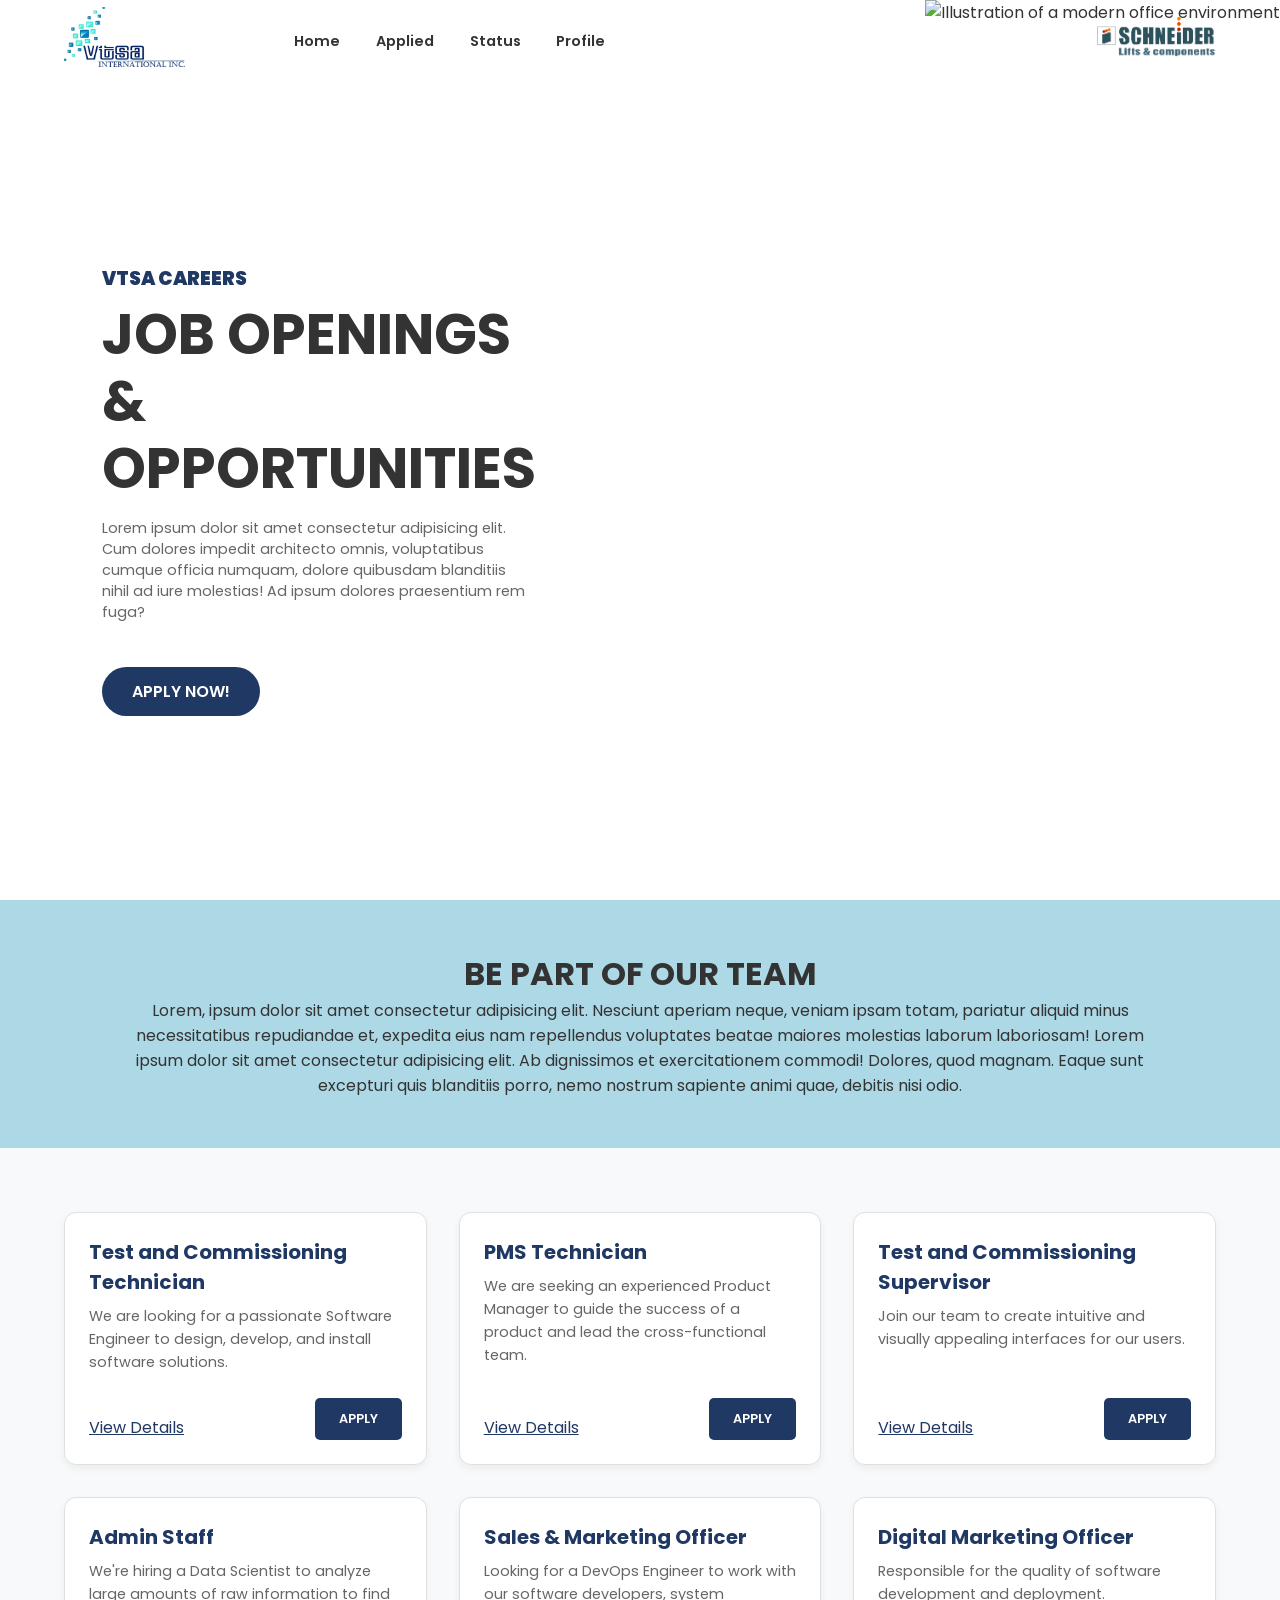
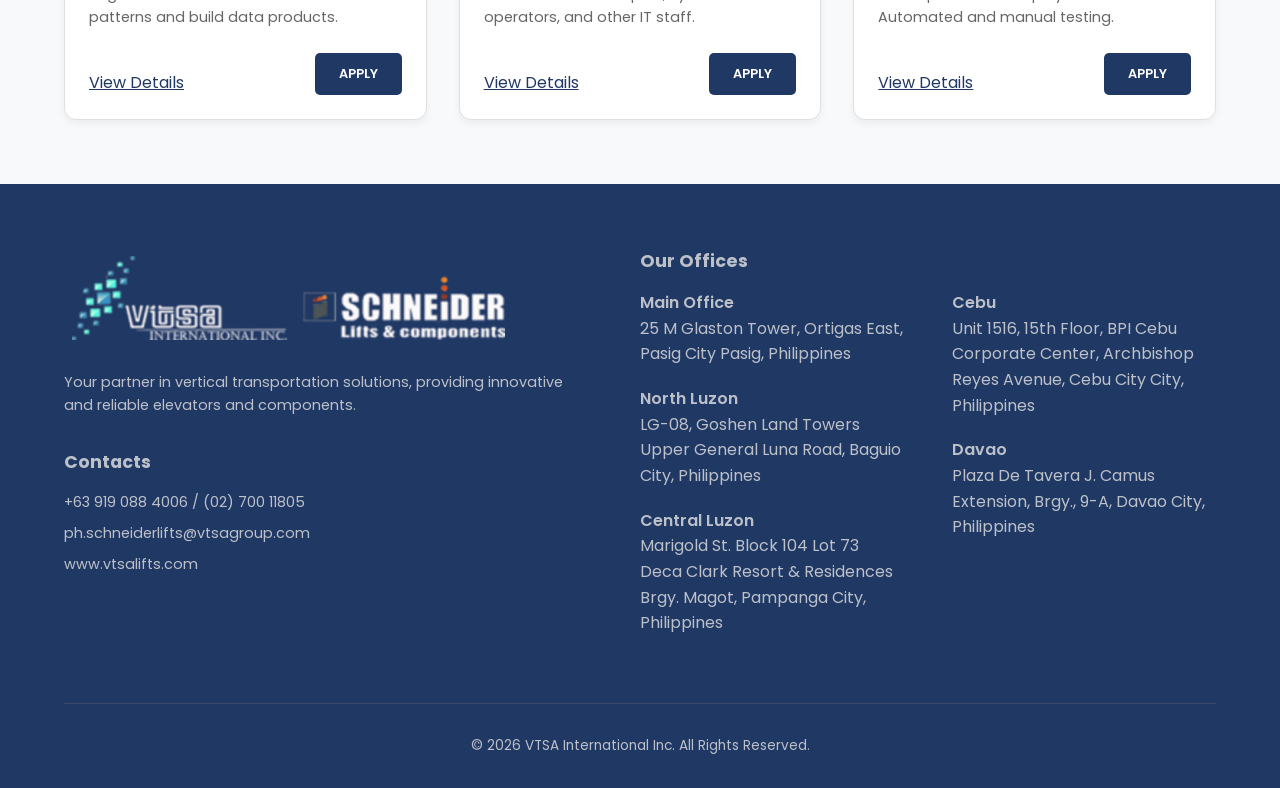
==== index.html @ 4f1391be "done homepage" ====
<!doctype html>
<html lang="en">
  <head>
    <meta charset="UTF-8" />
    <meta name="viewport" content="width=device-width, initial-scale=1.0" />
    <link rel="stylesheet" href="style.css" />
    <title>Document</title>
  </head>
  <body>
    <header class="header">
      <nav class="navbar">
        <a href="#" class="logo"
          ><img src="images/vtsa_logo.png" alt="VTSA company logo"
        /></a>
        <ul class="nav-links">
          <li><a href="#">Home</a></li>
          <li><a href="#">Applied</a></li>
          <li><a href="#">Status</a></li>
          <li><a href="#">Profile</a></li>
        </ul>
        <a href="#" class="logo-right"
          ><img src="images/logo2.png" alt="Secondary company logo"
        /></a>
      </nav>
    </header>

    <div class="hero">
      <aside>
        <h3>VTSA CAREERS</h3>
        <h1>JOB OPENINGS & OPPORTUNITIES</h1>
        <p>
          Lorem ipsum dolor sit amet consectetur adipisicing elit. Cum dolores
          impedit architecto omnis, voluptatibus cumque officia numquam, dolore
          quibusdam blanditiis nihil ad iure molestias! Ad ipsum dolores
          praesentium rem fuga?
        </p>
        <button>APPLY NOW!</button>
      </aside>
      <div class="heroImage">
        <img
          src="images/hero.png"
          alt="Illustration of a modern office environment"
        />
      </div>
    </div>
    <div class="intro">
      <div>
        <h1>BE PART OF OUR TEAM</h1>
        <p>
          Lorem, ipsum dolor sit amet consectetur adipisicing elit. Nesciunt
          aperiam neque, veniam ipsam totam, pariatur aliquid minus
          necessitatibus repudiandae et, expedita eius nam repellendus
          voluptates beatae maiores molestias laborum laboriosam! Lorem ipsum
          dolor sit amet consectetur adipisicing elit. Ab dignissimos et
          exercitationem commodi! Dolores, quod magnam. Eaque sunt excepturi
          quis blanditiis porro, nemo nostrum sapiente animi quae, debitis nisi
          odio.
        </p>
      </div>
    </div>

    <main>
      <div class="jobCards">
        <h4>Test and Commissioning Technician</h4>
        <p>
          We are looking for a passionate Software Engineer to design, develop,
          and install software solutions.
        </p>
        <div>
          <a href="">View Details</a>
          <button>APPLY</button>
        </div>
      </div>
      <div class="jobCards">
        <h4>PMS Technician</h4>
        <p>
          We are seeking an experienced Product Manager to guide the success of
          a product and lead the cross-functional team.
        </p>
        <div>
          <a href="">View Details</a>
          <button>APPLY</button>
        </div>
      </div>
      <div class="jobCards">
        <h4>Test and Commissioning Supervisor</h4>
        <p>
          Join our team to create intuitive and visually appealing interfaces
          for our users.
        </p>
        <div>
          <a href="">View Details</a>
          <button>APPLY</button>
        </div>
      </div>
      <div class="jobCards">
        <h4>Admin Staff</h4>
        <p>
          We're hiring a Data Scientist to analyze large amounts of raw
          information to find patterns and build data products.
        </p>
        <div>
          <a href="">View Details</a>
          <button>APPLY</button>
        </div>
      </div>
      <div class="jobCards">
        <h4>Sales & Marketing Officer</h4>
        <p>
          Looking for a DevOps Engineer to work with our software developers,
          system operators, and other IT staff.
        </p>
        <div>
          <a href="">View Details</a>
          <button>APPLY</button>
        </div>
      </div>
      <div class="jobCards">
        <h4>Digital Marketing Officer</h4>
        <p>
          Responsible for the quality of software development and deployment.
          Automated and manual testing.
        </p>
        <div>
          <a href="">View Details</a>
          <button>APPLY</button>
        </div>
      </div>
    </main>

    <footer class="footer-section">
      <div class="footer-container">
        <div class="footer-about">
          <div class="footer-logos">
            <a href="#"
              ><img
                src="images/combined logo.png"
                alt="VTSA company logo"
                class="footer-logo-vtsa"
            /></a>
          </div>
          <p>
            Your partner in vertical transportation solutions, providing
            innovative and reliable elevators and components.
          </p>
          <div class="footer-contact-info">
            <h4>Contacts</h4>
            <p>+63 919 088 4006 / (02) 700 11805</p>
            <p>
              <a href="mailto:ph.schneiderlifts@vtsagroup.com"
                >ph.schneiderlifts@vtsagroup.com</a
              >
            </p>
            <p>
              <a
                href="http://www.vtsalifts.com"
                target="_blank"
                rel="noopener noreferrer"
                >www.vtsalifts.com</a
              >
            </p>
          </div>
        </div>
        <div class="footer-links-column">
          <h4>Our Offices</h4>
          <div class="footer-address">
            <p>
              <strong>Main Office</strong><br />
              25 M Glaston Tower, Ortigas East, Pasig City Pasig, Philippines
            </p>
            <p>
              <strong>North Luzon</strong><br />
              LG-08, Goshen Land Towers Upper General Luna Road, Baguio City,
              Philippines
            </p>
            <p>
              <strong>Central Luzon</strong><br />
              Marigold St. Block 104 Lot 73 Deca Clark Resort & Residences Brgy.
              Magot, Pampanga City, Philippines
            </p>
          </div>
        </div>
        <div class="footer-links-column">
          <h4 class="invisible-heading">Offices Continued</h4>
          <div class="footer-address">
            <p>
              <strong>Cebu</strong><br />
              Unit 1516, 15th Floor, BPI Cebu Corporate Center, Archbishop Reyes
              Avenue, Cebu City City, Philippines
            </p>
            <p>
              <strong>Davao</strong><br />
              Plaza De Tavera J. Camus Extension, Brgy., 9-A, Davao City,
              Philippines
            </p>
          </div>
        </div>
      </div>
      <div class="footer-bottom">
        <p>&copy; 2026 VTSA International Inc. All Rights Reserved.</p>
      </div>
    </footer>
  </body>
</html>
---- style.css ----
@import url("https://fonts.googleapis.com/css2?family=Poppins:ital,wght@0,100;0,200;0,300;0,400;0,500;0,600;0,700;0,800;0,900;1,100;1,200;1,300;1,400;1,500;1,600;1,700;1,800;1,900&display=swap");

/* Modern CSS Reset */
* {
  margin: 0;
  padding: 0;
  box-sizing: border-box; /* Makes layout calculations more intuitive */
  font-family: "Poppins", sans-serif;
}

body {
  background-color: #f8f9fa; /* A light grey background for a softer look */
  color: #333;
}

/* --- Navigation Bar --- */
.header {
  background-color: #ffffff;
  box-shadow: 0 2px 4px rgba(0, 0, 0, 0.05);
  padding: 0 5%;
}

.navbar {
  display: grid;
  grid-template-columns: 20% 27% 53%;
  align-items: center;
  height: 80px;
}

.logo img {
  height: 60px; /* Control logo size by height */
}

.logo-right img {
  height: 40px;
}

.logo-right {
  justify-self: right;
  z-index: 1;
}

.nav-links {
  display: flex;
  list-style: none;
  justify-content: space-between;
}

.nav-links a {
  text-decoration: none;
  color: #333;
  font-weight: 600;
  font-size: 0.9rem;
  position: relative;
  padding: 5px 0;
}

/* Underline effect on hover */
.nav-links a::after {
  content: "";
  position: absolute;
  bottom: 0;
  left: 0;
  width: 0;
  height: 2px;
  background-color: #203864;
  transition: width 0.3s ease;
}

.nav-links a:hover::after {
  width: 100%;
}

/* --- Hero Section --- */
.hero {
  display: flex;
  align-items: center;
  justify-content: space-between;
  padding: 2rem;
  min-height: calc(100vh - 80px);
  background-color: #ffffff;
  position: relative;
}

aside {
  flex: 1;
  max-width: 35%;
  margin-left: 70px;
}

.heroImage {
  flex: 1;
  max-width: 50%;
}

.heroImage img {
  max-width: 52%;
  height: auto;
  position: absolute;
  top: -80px;
  right: 0;
}

aside h3 {
  color: #203864;
  font-weight: 900;
}

aside h1 {
  font-size: 3.5rem;
  line-height: 1.2; /* Improved line spacing */
  margin: 0.5rem 0 1rem 0;
}

aside p {
  font-size: 0.9rem;
  color: #666;
  margin-bottom: 1.5rem;
}

aside button {
  width: auto; /* Let content define width */
  padding: 12px 30px; /* More padding */
  border-radius: 50px;
  margin-top: 20px;
  border: none;
  background-color: #203864;
  color: white;
  font-weight: 600; /* Bolder text */
  font-size: 1rem;
  cursor: pointer;
  transition:
    background-color 0.3s ease,
    transform 0.3s ease;
}

aside button:hover {
  background-color: #1a2c4f; /* Darker shade on hover */
  transform: translateY(-3px);
}

/* --- Main Content: Job Cards --- */
.intro {
  text-align: center;
  background-color: #add8e6;
}

.intro div {
  padding: 50px 10%;
}

main {
  display: grid;
  /* Responsive grid: creates as many 350px columns as fit, and distributes extra space */
  grid-template-columns: repeat(auto-fit, minmax(350px, 1fr));
  gap: 2rem;
  padding: 4rem 5%; /* Consistent padding */
}

.jobCards {
  background: #ffffff;
  border: 1px solid #e0e0e0;
  border-radius: 12px; /* Softer corners */
  padding: 1.5rem;
  display: flex;
  flex-direction: column;
  box-shadow: 0 4px 8px rgba(0, 0, 0, 0.05);
  transition:
    transform 0.3s ease,
    box-shadow 0.3s ease;
}

.jobCards:hover {
  transform: translateY(-5px);
  box-shadow: 0 8px 16px rgba(0, 0, 0, 0.1);
}

.jobCards h4 {
  font-size: 1.25rem;
  color: #203864;
  margin-bottom: 0.5rem;
}

.jobCards p {
  flex-grow: 1; /* Allows cards with different text lengths to align buttons at the bottom */
  color: #666;
  font-size: 0.9rem;
  margin-bottom: 1.5rem;
  line-height: 1.6;
}

.jobCards button {
  background-color: #203864;
  color: white;
  border: none;
  padding: 0.75rem 1.5rem;
  border-radius: 5px;
  cursor: pointer;
  font-weight: 600;
  text-transform: uppercase;
  font-size: 0.8rem;
  align-self: flex-start; /* Button doesn't stretch */
  transition: background-color 0.3s ease;
}

.jobCards button:hover {
  background-color: #1a2c4f;
}

.jobCards div {
  display: flex;
  justify-content: space-between;
  align-items: end;
}

.jobCards div a {
  color: #203864;
}

/* --- Footer Section --- */
.footer-section {
  background-color: #203864;
  color: #e0e0e0cf;
  padding: 4rem 5% 2rem;
}

.footer-container {
  display: flex;
  justify-content: space-between;
  gap: 3rem;
  margin-bottom: 3rem;
  flex-wrap: wrap; /* Allows columns to wrap on smaller screens */
}

.footer-about {
  flex: 2;
  min-width: 300px; /* Prevents it from getting too squished */
}

.footer-logos {
  display: flex;
  align-items: center;
  gap: 1.5rem;
  margin-bottom: 1rem;
}

/* Add background to make transparent logos visible */
.footer-logo-vtsa,
.footer-logo-schneider {
  padding: 8px;
  border-radius: 4px;
}

.footer-logo-vtsa {
  height: 100px;
}

.footer-logo-schneider {
  height: 100px;
}

.footer-about p {
  font-size: 0.9rem;
  line-height: 1.6;
}

.footer-contact-info {
  margin-top: 2rem;
}

.footer-contact-info p {
  margin-bottom: 0.5rem;
}

.footer-contact-info a {
  color: inherit;
  text-decoration: none;
  transition: color 0.3s ease;
}

.footer-contact-info a:hover {
  color: #ffffff;
  text-decoration: underline;
}

.footer-links-column {
  flex: 1;
  min-width: 260px; /* Adjust min-width for address content */
}

.footer-links-column h4,
.footer-contact-info h4 {
  color: #e0e0e0cf;
  font-size: 1.1rem;
  margin-bottom: 1rem;
}

.invisible-heading {
  visibility: hidden;
}

.footer-address p {
  margin-bottom: 1.2rem;
  line-height: 1.6;
}

.footer-address strong {
  font-weight: 600;
  color: #e0e0e0cf;
}

.footer-bottom {
  text-align: center;
  padding-top: 2rem;
  border-top: 1px solid #3a4a6b; /* A subtle separator line */
  font-size: 0.85rem;
}
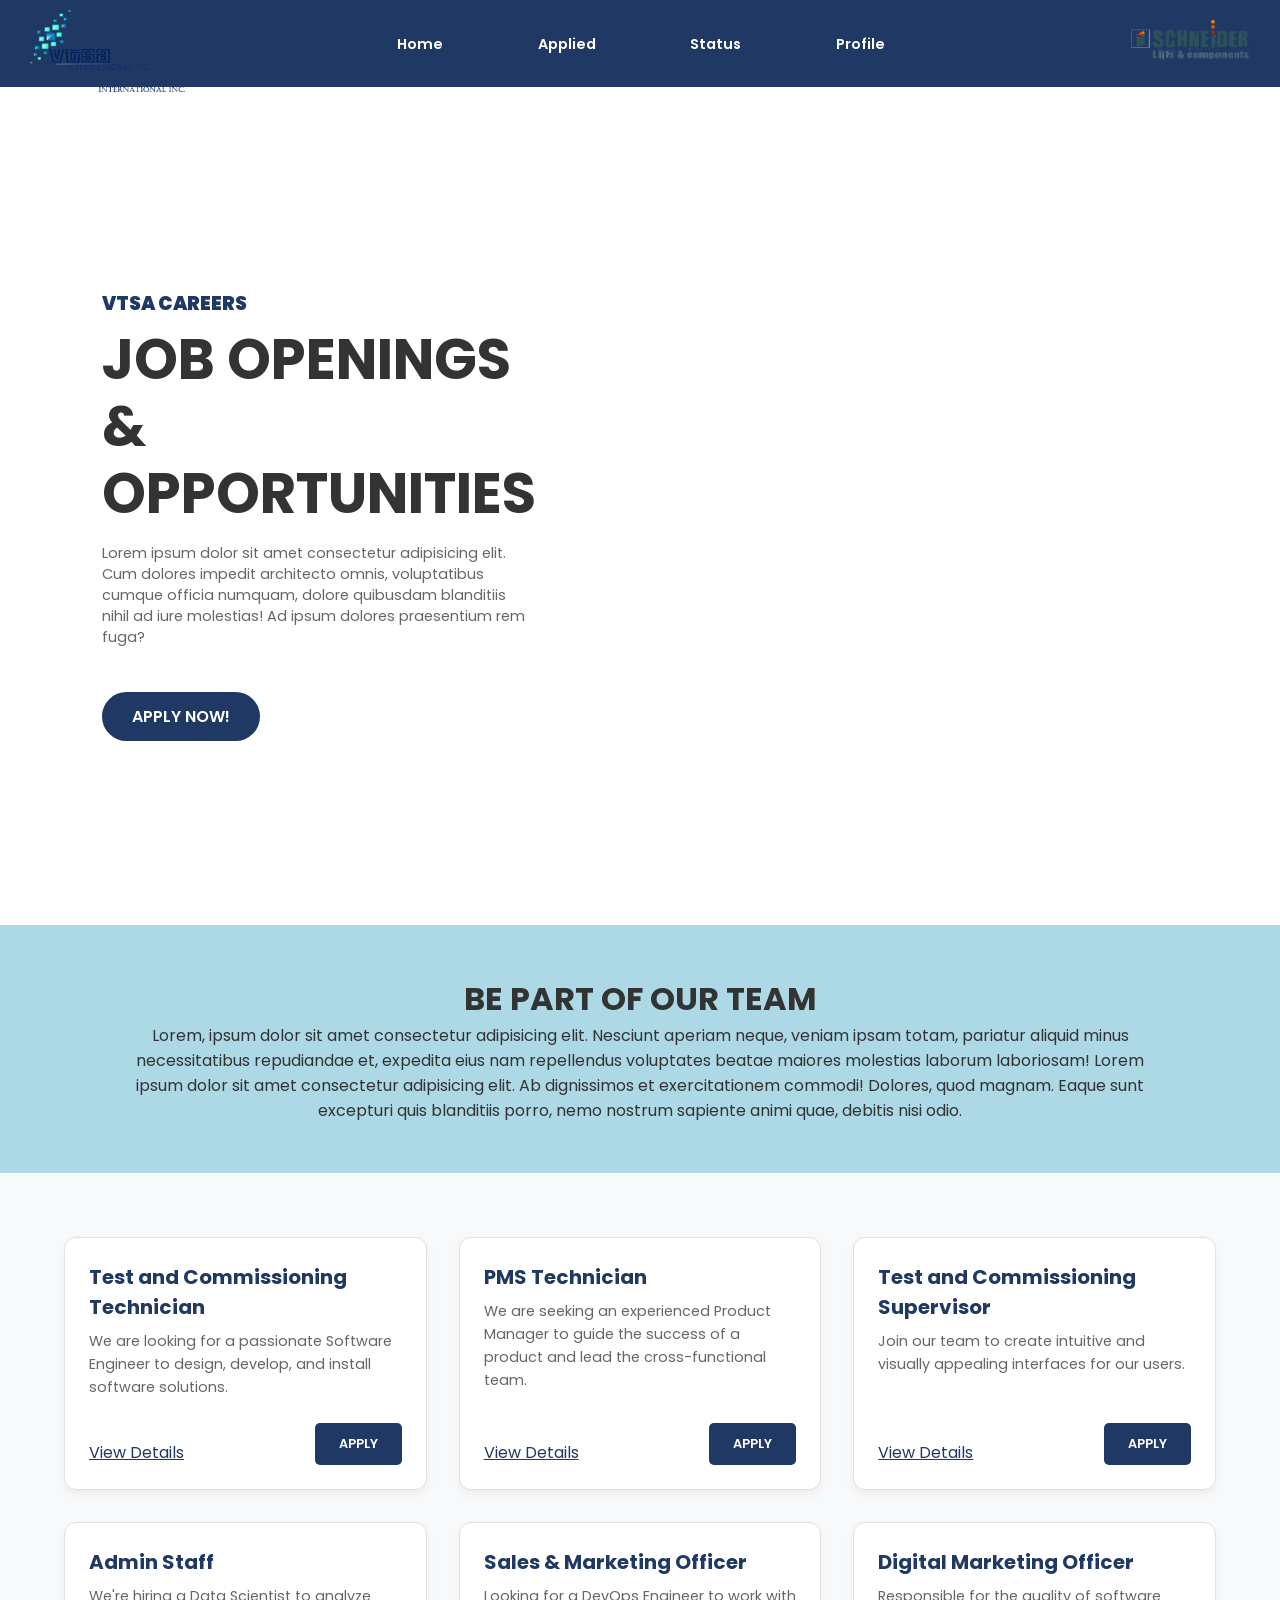
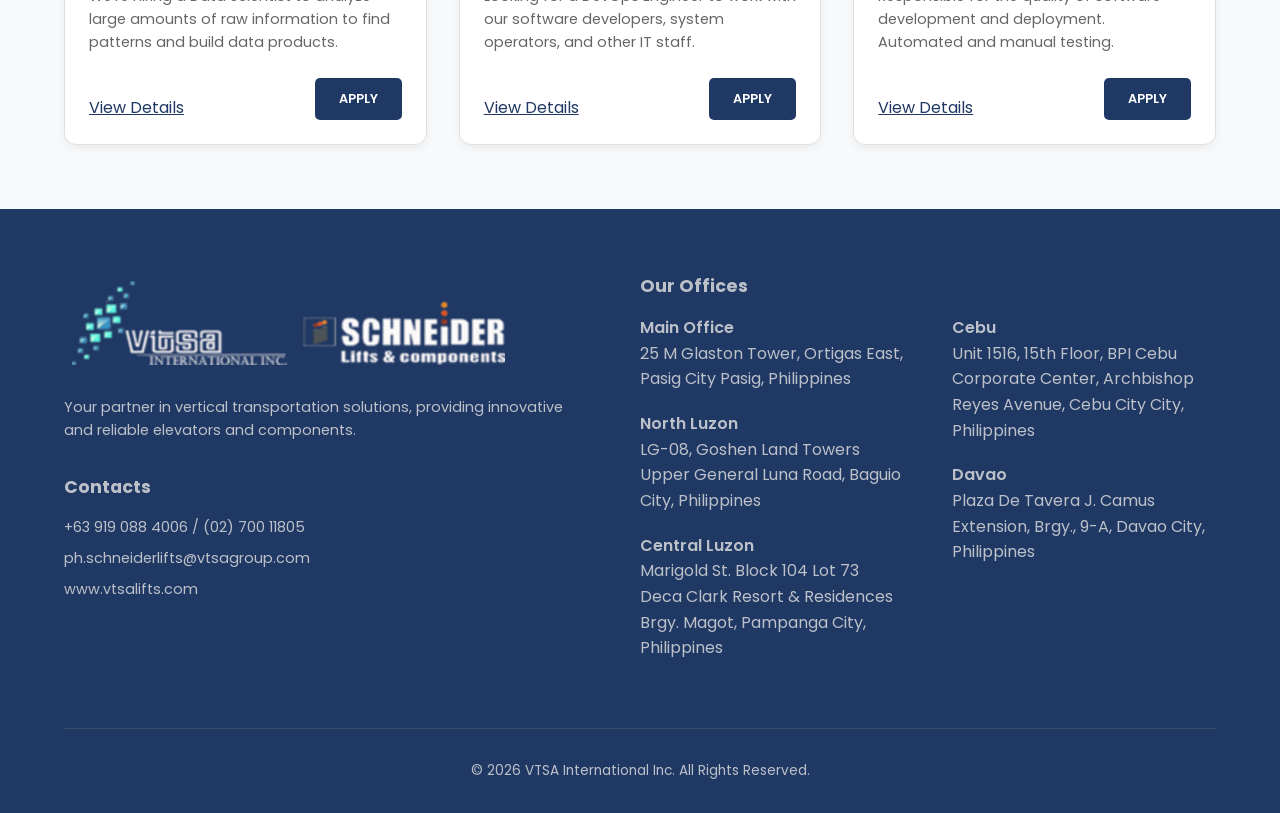
==== commit a91973aa: "merged update" ====
--- a/index.html
+++ b/index.html
@@ -4,7 +4,12 @@
     <meta charset="UTF-8" />
     <meta name="viewport" content="width=device-width, initial-scale=1.0" />
     <link rel="stylesheet" href="style.css" />
+<<<<<<< HEAD
+    <title>VTSA Careers</title>
+=======
+    <script src="script.js" defer></script>
     <title>Document</title>
+>>>>>>> 24cbed69ac36630b506b3342dc48d8a25dcca95f
   </head>
   <body>
     <header class="header">
@@ -14,7 +19,7 @@
         /></a>
         <ul class="nav-links">
           <li><a href="#">Home</a></li>
-          <li><a href="#">Applied</a></li>
+          <li><a href="applied.html">Applied</a></li>
           <li><a href="#">Status</a></li>
           <li><a href="#">Profile</a></li>
         </ul>
@@ -24,6 +29,21 @@
       </nav>
     </header>
 
+    <nav class="scroll" id="navbar">
+      <a href="#" class="logo"
+        ><img src="images/vtsa_logo.png" alt="VTSA company logo"
+      /></a>
+      <ul class="nav-links">
+        <li><a href="#">Home</a></li>
+        <li><a href="#">Applied</a></li>
+        <li><a href="#">Status</a></li>
+        <li><a href="#">Profile</a></li>
+      </ul>
+      <a href="#" class="logo-right"
+        ><img src="images/logo2.png" alt="Secondary company logo"
+      /></a>
+    </nav>
+
     <div class="hero">
       <aside>
         <h3>VTSA CAREERS</h3>
@@ -34,7 +54,7 @@
           quibusdam blanditiis nihil ad iure molestias! Ad ipsum dolores
           praesentium rem fuga?
         </p>
-        <button>APPLY NOW!</button>
+        <a href="applied.html" class="hero-apply-button" role="button">APPLY NOW!</a>
       </aside>
       <div class="heroImage">
         <img
@@ -68,7 +88,7 @@
         </p>
         <div>
           <a href="">View Details</a>
-          <button>APPLY</button>
+          <a href="applied.html" class="job-apply-button" role="button">APPLY</a>
         </div>
       </div>
       <div class="jobCards">
@@ -79,7 +99,7 @@
         </p>
         <div>
           <a href="">View Details</a>
-          <button>APPLY</button>
+          <a href="applied.html" class="job-apply-button" role="button">APPLY</a>
         </div>
       </div>
       <div class="jobCards">
@@ -90,7 +110,7 @@
         </p>
         <div>
           <a href="">View Details</a>
-          <button>APPLY</button>
+          <a href="applied.html" class="job-apply-button" role="button">APPLY</a>
         </div>
       </div>
       <div class="jobCards">
@@ -101,7 +121,7 @@
         </p>
         <div>
           <a href="">View Details</a>
-          <button>APPLY</button>
+          <a href="applied.html" class="job-apply-button" role="button">APPLY</a>
         </div>
       </div>
       <div class="jobCards">
@@ -112,7 +132,7 @@
         </p>
         <div>
           <a href="">View Details</a>
-          <button>APPLY</button>
+          <a href="applied.html" class="job-apply-button" role="button">APPLY</a>
         </div>
       </div>
       <div class="jobCards">
@@ -123,7 +143,7 @@
         </p>
         <div>
           <a href="">View Details</a>
-          <button>APPLY</button>
+          <a href="applied.html" class="job-apply-button" role="button">APPLY</a>
         </div>
       </div>
     </main>
@@ -200,5 +220,17 @@
         <p>&copy; 2026 VTSA International Inc. All Rights Reserved.</p>
       </div>
     </footer>
+
+    <!-- Confirmation Modal -->
+    <div id="confirmation-modal" class="modal-overlay">
+      <div class="modal-content">
+        <p>Do you want to send your resume?</p>
+        <div class="modal-actions">
+          <button id="confirm-yes">Yes</button>
+          <button id="confirm-no">No</button>
+        </div>
+      </div>
+    </div>
   </body>
+  <script src="script.js"></script>
 </html>
--- a/style.css
+++ b/style.css
@@ -53,6 +53,39 @@
   font-size: 0.9rem;
   position: relative;
   padding: 5px 0;
+}
+
+.scroll {
+  position: fixed;
+  top: 0;
+  width: 100%;
+  display: flex;
+  justify-content: space-between;
+  align-items: center;
+  padding: 10px 30px;
+  background-color: #203864;
+  z-index: 3;
+  animation: down 0.5s ease;
+}
+
+@keyframes down {
+  0% {
+    top: -100px;
+    opacity: 0;
+  }
+  100% {
+    top: 0;
+    opacity: 1;
+  }
+}
+
+.scroll .nav-links {
+  display: flex;
+  width: 40%;
+}
+
+.scroll .nav-links li a {
+  color: #ffffff;
 }
 
 /* Underline effect on hover */
@@ -118,7 +151,9 @@
   margin-bottom: 1.5rem;
 }
 
-aside button {
+aside .hero-apply-button {
+  display: inline-block; /* Make it behave like a button */
+  text-decoration: none; /* Remove underline from link */
   width: auto; /* Let content define width */
   padding: 12px 30px; /* More padding */
   border-radius: 50px;
@@ -134,7 +169,7 @@
     transform 0.3s ease;
 }
 
-aside button:hover {
+aside .hero-apply-button:hover {
   background-color: #1a2c4f; /* Darker shade on hover */
   transform: translateY(-3px);
 }
@@ -189,13 +224,14 @@
   line-height: 1.6;
 }
 
-.jobCards button {
+.jobCards .job-apply-button {
   background-color: #203864;
   color: white;
   border: none;
   padding: 0.75rem 1.5rem;
   border-radius: 5px;
   cursor: pointer;
+  text-decoration: none; /* Remove underline from link */
   font-weight: 600;
   text-transform: uppercase;
   font-size: 0.8rem;
@@ -203,7 +239,7 @@
   transition: background-color 0.3s ease;
 }
 
-.jobCards button:hover {
+.jobCards .job-apply-button:hover {
   background-color: #1a2c4f;
 }
 
@@ -315,3 +351,81 @@
   border-top: 1px solid #3a4a6b; /* A subtle separator line */
   font-size: 0.85rem;
 }
+
+/* --- Confirmation Modal --- */
+.modal-overlay {
+  position: fixed;
+  top: 0;
+  left: 0;
+  width: 100%;
+  height: 100%;
+  background-color: rgba(0, 0, 0, 0.6);
+  display: flex;
+  justify-content: center;
+  align-items: center;
+  z-index: 1000; /* Ensure it's on top of everything */
+  opacity: 0;
+  visibility: hidden;
+  transition: opacity 0.3s ease;
+}
+
+.modal-overlay.visible {
+  opacity: 1;
+  visibility: visible;
+}
+
+.modal-content {
+  background: #ffffff;
+  padding: 2rem 3rem;
+  border-radius: 12px;
+  box-shadow: 0 5px 15px rgba(0, 0, 0, 0.3);
+  text-align: center;
+  max-width: 400px;
+  width: 90%;
+  transform: translateY(-20px);
+  transition: transform 0.3s ease;
+}
+
+.modal-overlay.visible .modal-content {
+  transform: translateY(0);
+}
+
+.modal-content p {
+  font-size: 1.1rem;
+  color: #333;
+  margin-bottom: 1.5rem;
+}
+
+.modal-actions {
+  display: flex;
+  justify-content: center;
+  gap: 1rem;
+}
+
+.modal-actions button {
+  border: none;
+  padding: 0.75rem 2rem;
+  border-radius: 5px;
+  cursor: pointer;
+  font-weight: 600;
+  font-size: 0.9rem;
+  transition: background-color 0.3s ease;
+}
+
+#confirm-yes {
+  background-color: #203864;
+  color: white;
+}
+
+#confirm-yes:hover {
+  background-color: #1a2c4f;
+}
+
+#confirm-no {
+  background-color: #f0f0f0;
+  color: #333;
+}
+
+#confirm-no:hover {
+  background-color: #dcdcdc;
+}
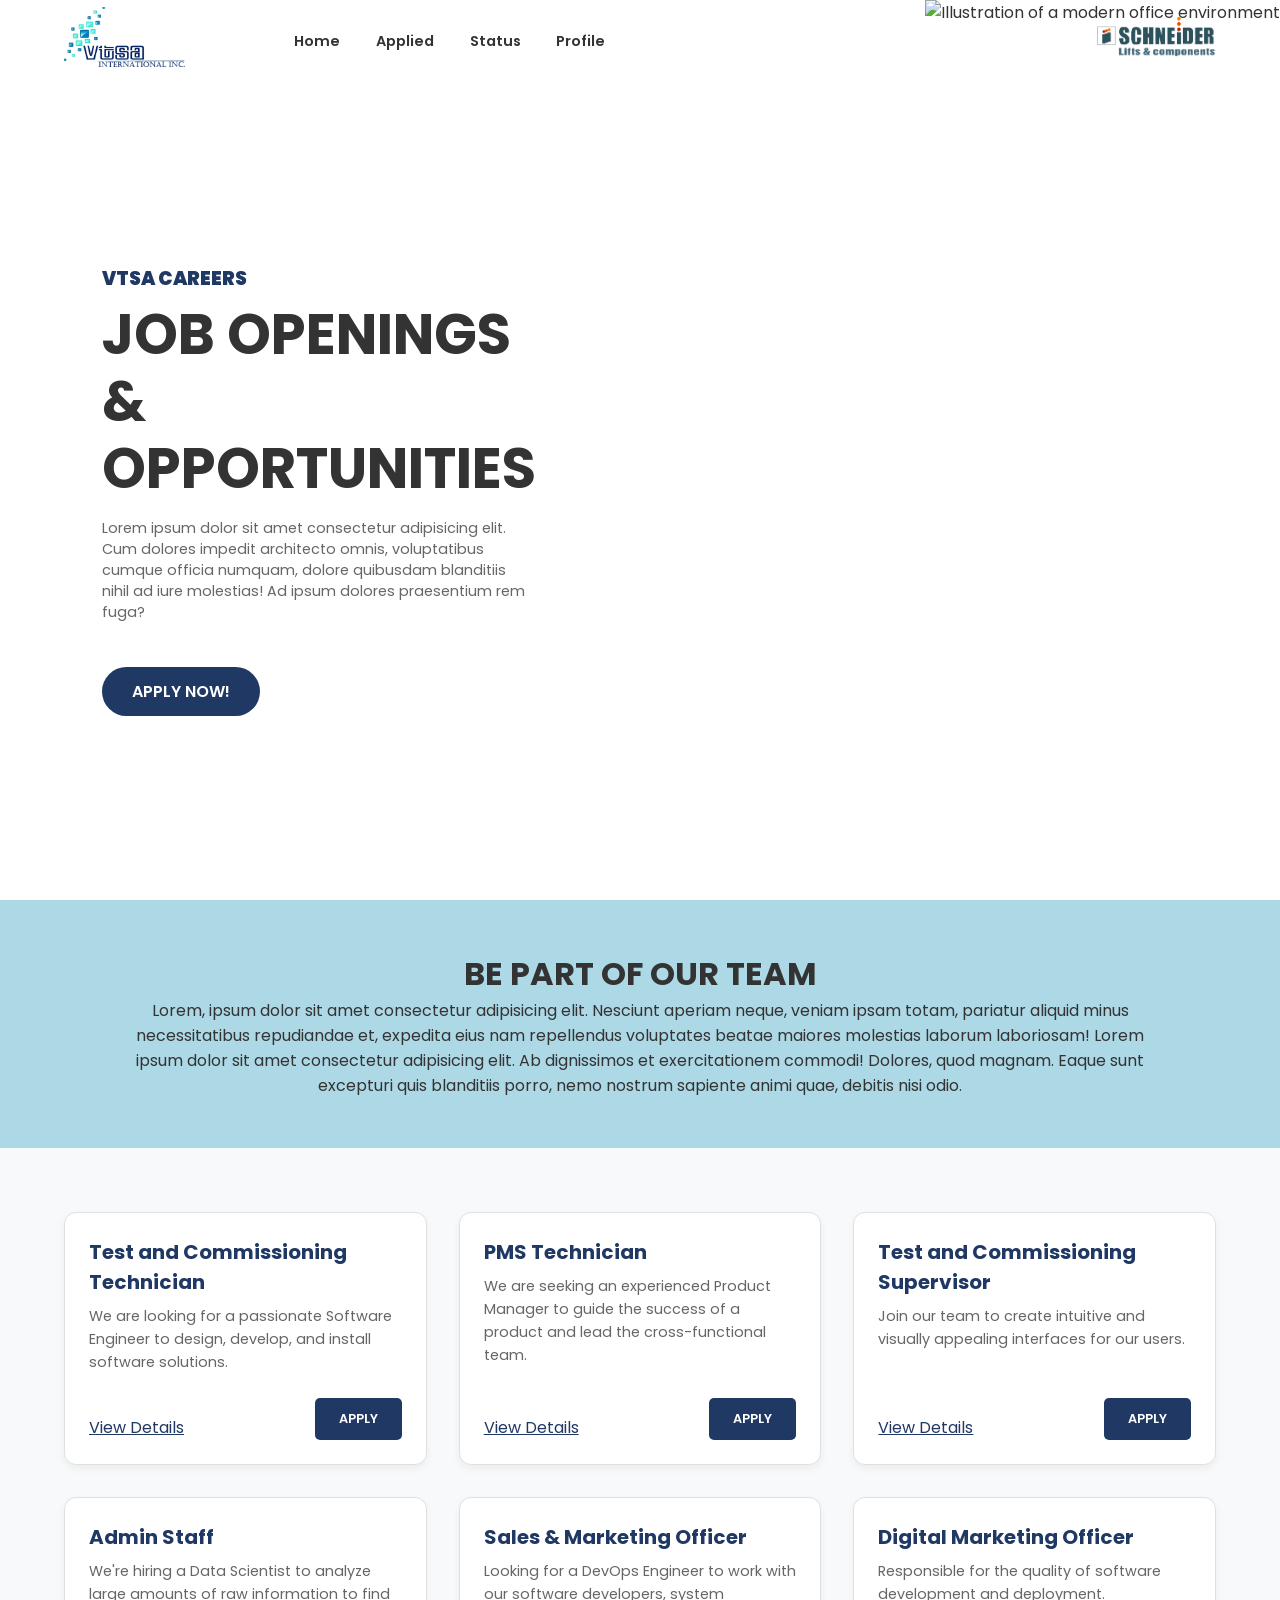
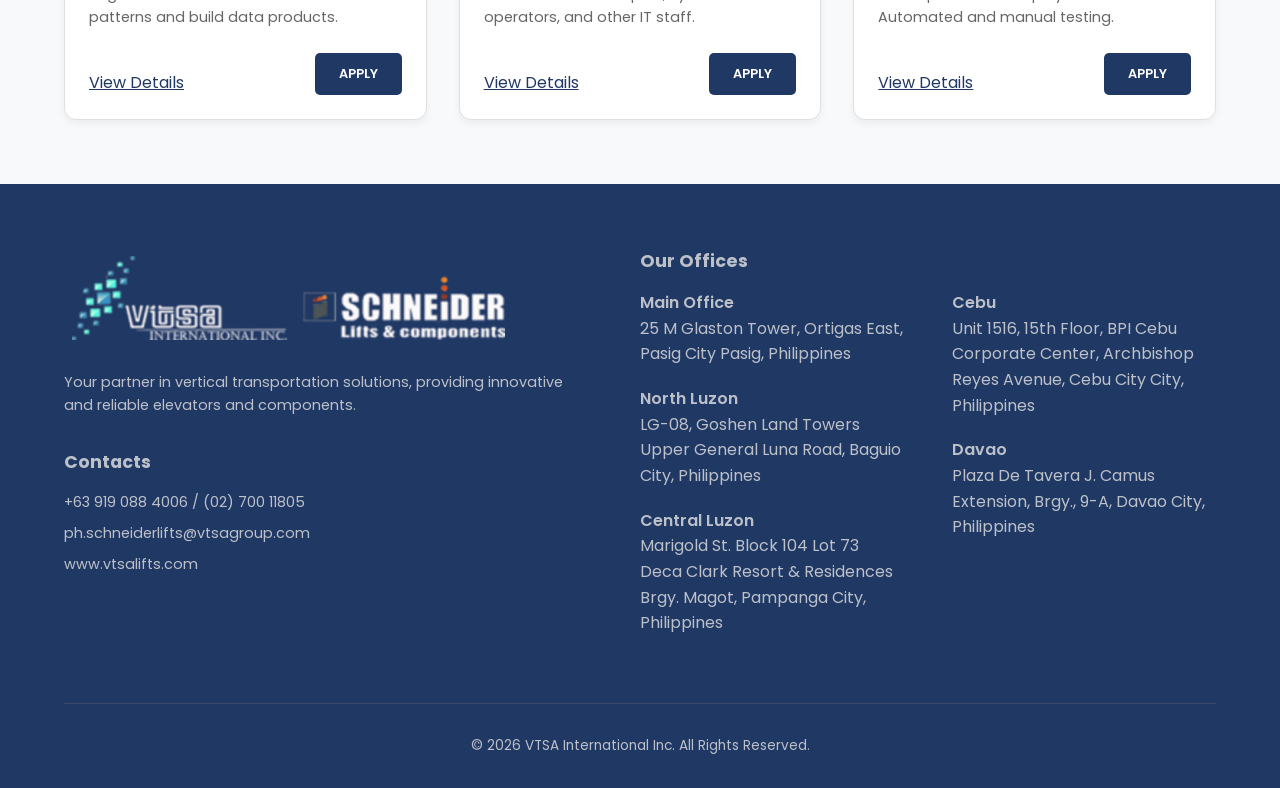
==== commit 642844a5: "update" ====
--- a/index.html
+++ b/index.html
@@ -4,12 +4,7 @@
     <meta charset="UTF-8" />
     <meta name="viewport" content="width=device-width, initial-scale=1.0" />
     <link rel="stylesheet" href="style.css" />
-<<<<<<< HEAD
     <title>VTSA Careers</title>
-=======
-    <script src="script.js" defer></script>
-    <title>Document</title>
->>>>>>> 24cbed69ac36630b506b3342dc48d8a25dcca95f
   </head>
   <body>
     <header class="header">
@@ -31,7 +26,7 @@
 
     <nav class="scroll" id="navbar">
       <a href="#" class="logo"
-        ><img src="images/vtsa_logo.png" alt="VTSA company logo"
+        ><img src="images/vtsa_white.png" alt="VTSA company logo"
       /></a>
       <ul class="nav-links">
         <li><a href="#">Home</a></li>
@@ -40,7 +35,7 @@
         <li><a href="#">Profile</a></li>
       </ul>
       <a href="#" class="logo-right"
-        ><img src="images/logo2.png" alt="Secondary company logo"
+        ><img src="images/schneider_white.png" alt="Secondary company logo"
       /></a>
     </nav>
 
@@ -54,7 +49,9 @@
           quibusdam blanditiis nihil ad iure molestias! Ad ipsum dolores
           praesentium rem fuga?
         </p>
-        <a href="applied.html" class="hero-apply-button" role="button">APPLY NOW!</a>
+        <a href="applied.html" class="hero-apply-button" role="button"
+          >APPLY NOW!</a
+        >
       </aside>
       <div class="heroImage">
         <img
@@ -88,7 +85,9 @@
         </p>
         <div>
           <a href="">View Details</a>
-          <a href="applied.html" class="job-apply-button" role="button">APPLY</a>
+          <a href="applied.html" class="job-apply-button" role="button"
+            >APPLY</a
+          >
         </div>
       </div>
       <div class="jobCards">
@@ -99,7 +98,9 @@
         </p>
         <div>
           <a href="">View Details</a>
-          <a href="applied.html" class="job-apply-button" role="button">APPLY</a>
+          <a href="applied.html" class="job-apply-button" role="button"
+            >APPLY</a
+          >
         </div>
       </div>
       <div class="jobCards">
@@ -110,7 +111,9 @@
         </p>
         <div>
           <a href="">View Details</a>
-          <a href="applied.html" class="job-apply-button" role="button">APPLY</a>
+          <a href="applied.html" class="job-apply-button" role="button"
+            >APPLY</a
+          >
         </div>
       </div>
       <div class="jobCards">
@@ -121,7 +124,9 @@
         </p>
         <div>
           <a href="">View Details</a>
-          <a href="applied.html" class="job-apply-button" role="button">APPLY</a>
+          <a href="applied.html" class="job-apply-button" role="button"
+            >APPLY</a
+          >
         </div>
       </div>
       <div class="jobCards">
@@ -132,7 +137,9 @@
         </p>
         <div>
           <a href="">View Details</a>
-          <a href="applied.html" class="job-apply-button" role="button">APPLY</a>
+          <a href="applied.html" class="job-apply-button" role="button"
+            >APPLY</a
+          >
         </div>
       </div>
       <div class="jobCards">
@@ -143,7 +150,9 @@
         </p>
         <div>
           <a href="">View Details</a>
-          <a href="applied.html" class="job-apply-button" role="button">APPLY</a>
+          <a href="applied.html" class="job-apply-button" role="button"
+            >APPLY</a
+          >
         </div>
       </div>
     </main>
--- a/style.css
+++ b/style.css
@@ -57,7 +57,7 @@
 
 .scroll {
   position: fixed;
-  top: 0;
+  top: -100px;
   width: 100%;
   display: flex;
   justify-content: space-between;
@@ -65,18 +65,8 @@
   padding: 10px 30px;
   background-color: #203864;
   z-index: 3;
-  animation: down 0.5s ease;
-}
-
-@keyframes down {
-  0% {
-    top: -100px;
-    opacity: 0;
-  }
-  100% {
-    top: 0;
-    opacity: 1;
-  }
+  transition: 0.5s ease;
+  height: 70px;
 }
 
 .scroll .nav-links {
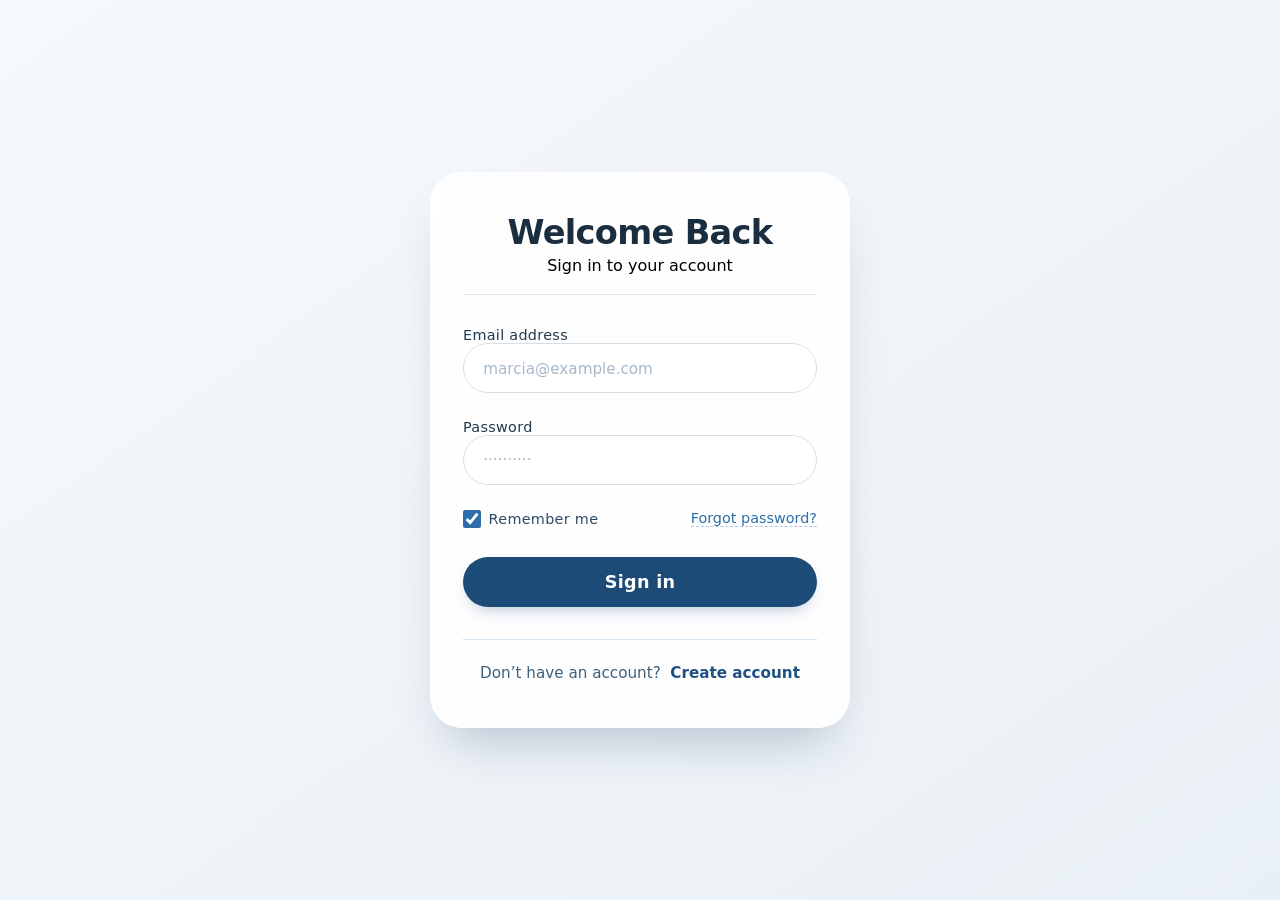
==== commit ca49d41b: "updated folder" ====
--- a/index.html
+++ b/index.html
@@ -3,243 +3,64 @@
   <head>
     <meta charset="UTF-8" />
     <meta name="viewport" content="width=device-width, initial-scale=1.0" />
+    <title>Modern login form · demo</title>
     <link rel="stylesheet" href="style.css" />
-    <title>VTSA Careers</title>
   </head>
-  <body>
-    <header class="header">
-      <nav class="navbar">
-        <a href="#" class="logo"
-          ><img src="images/vtsa_logo.png" alt="VTSA company logo"
-        /></a>
-        <ul class="nav-links">
-          <li><a href="#">Home</a></li>
-          <li><a href="applied.html">Applied</a></li>
-          <li><a href="#">Status</a></li>
-          <li><a href="#">Profile</a></li>
-        </ul>
-        <a href="#" class="logo-right"
-          ><img src="images/logo2.png" alt="Secondary company logo"
-        /></a>
-      </nav>
-    </header>
+  <body class="login-page">
+    <div class="login-card">
+      <h2>Welcome Back</h2>
+      <div class="sub-head">Sign in to your account</div>
 
-    <nav class="scroll" id="navbar">
-      <a href="#" class="logo"
-        ><img src="images/vtsa_white.png" alt="VTSA company logo"
-      /></a>
-      <ul class="nav-links">
-        <li><a href="#">Home</a></li>
-        <li><a href="#">Applied</a></li>
-        <li><a href="#">Status</a></li>
-        <li><a href="#">Profile</a></li>
-      </ul>
-      <a href="#" class="logo-right"
-        ><img src="images/schneider_white.png" alt="Secondary company logo"
-      /></a>
-    </nav>
+      <form
+        onsubmit="
+          event.preventDefault();
+          window.location.href = 'dashboard.html';
+        "
+      >
+        <div class="form-group">
+          <label for="email">Email address</label>
+          <input
+            type="email"
+            id="email"
+            name="email"
+            placeholder="marcia@example.com"
+            required
+          />
+        </div>
 
-    <div class="hero">
-      <aside>
-        <h3>VTSA CAREERS</h3>
-        <h1>JOB OPENINGS & OPPORTUNITIES</h1>
-        <p>
-          Lorem ipsum dolor sit amet consectetur adipisicing elit. Cum dolores
-          impedit architecto omnis, voluptatibus cumque officia numquam, dolore
-          quibusdam blanditiis nihil ad iure molestias! Ad ipsum dolores
-          praesentium rem fuga?
-        </p>
-        <a href="applied.html" class="hero-apply-button" role="button"
-          >APPLY NOW!</a
-        >
-      </aside>
-      <div class="heroImage">
-        <img
-          src="images/hero.png"
-          alt="Illustration of a modern office environment"
-        />
-      </div>
-    </div>
-    <div class="intro">
-      <div>
-        <h1>BE PART OF OUR TEAM</h1>
-        <p>
-          Lorem, ipsum dolor sit amet consectetur adipisicing elit. Nesciunt
-          aperiam neque, veniam ipsam totam, pariatur aliquid minus
-          necessitatibus repudiandae et, expedita eius nam repellendus
-          voluptates beatae maiores molestias laborum laboriosam! Lorem ipsum
-          dolor sit amet consectetur adipisicing elit. Ab dignissimos et
-          exercitationem commodi! Dolores, quod magnam. Eaque sunt excepturi
-          quis blanditiis porro, nemo nostrum sapiente animi quae, debitis nisi
-          odio.
-        </p>
-      </div>
-    </div>
+        <div class="form-group">
+          <label for="password">Password</label>
+          <input
+            type="password"
+            id="password"
+            name="password"
+            placeholder="··········"
+            required
+          />
+        </div>
 
-    <main>
-      <div class="jobCards">
-        <h4>Test and Commissioning Technician</h4>
-        <p>
-          We are looking for a passionate Software Engineer to design, develop,
-          and install software solutions.
-        </p>
-        <div>
-          <a href="">View Details</a>
-          <a href="applied.html" class="job-apply-button" role="button"
-            >APPLY</a
+        <div class="row-flex">
+          <div class="checkbox">
+            <input type="checkbox" id="remember" name="remember" checked />
+            <label for="remember">Remember me</label>
+          </div>
+          <a
+            href="#"
+            class="forgot-link"
+            onclick="
+              alert('✉️ (demo) password reset link would be sent.');
+              return false;
+            "
+            >Forgot password?</a
           >
         </div>
-      </div>
-      <div class="jobCards">
-        <h4>PMS Technician</h4>
-        <p>
-          We are seeking an experienced Product Manager to guide the success of
-          a product and lead the cross-functional team.
-        </p>
-        <div>
-          <a href="">View Details</a>
-          <a href="applied.html" class="job-apply-button" role="button"
-            >APPLY</a
-          >
+
+        <button type="submit" class="login-btn">Sign in</button>
+
+        <div class="signup-message">
+          Don’t have an account? <a href="register.html">Create account</a>
         </div>
-      </div>
-      <div class="jobCards">
-        <h4>Test and Commissioning Supervisor</h4>
-        <p>
-          Join our team to create intuitive and visually appealing interfaces
-          for our users.
-        </p>
-        <div>
-          <a href="">View Details</a>
-          <a href="applied.html" class="job-apply-button" role="button"
-            >APPLY</a
-          >
-        </div>
-      </div>
-      <div class="jobCards">
-        <h4>Admin Staff</h4>
-        <p>
-          We're hiring a Data Scientist to analyze large amounts of raw
-          information to find patterns and build data products.
-        </p>
-        <div>
-          <a href="">View Details</a>
-          <a href="applied.html" class="job-apply-button" role="button"
-            >APPLY</a
-          >
-        </div>
-      </div>
-      <div class="jobCards">
-        <h4>Sales & Marketing Officer</h4>
-        <p>
-          Looking for a DevOps Engineer to work with our software developers,
-          system operators, and other IT staff.
-        </p>
-        <div>
-          <a href="">View Details</a>
-          <a href="applied.html" class="job-apply-button" role="button"
-            >APPLY</a
-          >
-        </div>
-      </div>
-      <div class="jobCards">
-        <h4>Digital Marketing Officer</h4>
-        <p>
-          Responsible for the quality of software development and deployment.
-          Automated and manual testing.
-        </p>
-        <div>
-          <a href="">View Details</a>
-          <a href="applied.html" class="job-apply-button" role="button"
-            >APPLY</a
-          >
-        </div>
-      </div>
-    </main>
-
-    <footer class="footer-section">
-      <div class="footer-container">
-        <div class="footer-about">
-          <div class="footer-logos">
-            <a href="#"
-              ><img
-                src="images/combined logo.png"
-                alt="VTSA company logo"
-                class="footer-logo-vtsa"
-            /></a>
-          </div>
-          <p>
-            Your partner in vertical transportation solutions, providing
-            innovative and reliable elevators and components.
-          </p>
-          <div class="footer-contact-info">
-            <h4>Contacts</h4>
-            <p>+63 919 088 4006 / (02) 700 11805</p>
-            <p>
-              <a href="mailto:ph.schneiderlifts@vtsagroup.com"
-                >ph.schneiderlifts@vtsagroup.com</a
-              >
-            </p>
-            <p>
-              <a
-                href="http://www.vtsalifts.com"
-                target="_blank"
-                rel="noopener noreferrer"
-                >www.vtsalifts.com</a
-              >
-            </p>
-          </div>
-        </div>
-        <div class="footer-links-column">
-          <h4>Our Offices</h4>
-          <div class="footer-address">
-            <p>
-              <strong>Main Office</strong><br />
-              25 M Glaston Tower, Ortigas East, Pasig City Pasig, Philippines
-            </p>
-            <p>
-              <strong>North Luzon</strong><br />
-              LG-08, Goshen Land Towers Upper General Luna Road, Baguio City,
-              Philippines
-            </p>
-            <p>
-              <strong>Central Luzon</strong><br />
-              Marigold St. Block 104 Lot 73 Deca Clark Resort & Residences Brgy.
-              Magot, Pampanga City, Philippines
-            </p>
-          </div>
-        </div>
-        <div class="footer-links-column">
-          <h4 class="invisible-heading">Offices Continued</h4>
-          <div class="footer-address">
-            <p>
-              <strong>Cebu</strong><br />
-              Unit 1516, 15th Floor, BPI Cebu Corporate Center, Archbishop Reyes
-              Avenue, Cebu City City, Philippines
-            </p>
-            <p>
-              <strong>Davao</strong><br />
-              Plaza De Tavera J. Camus Extension, Brgy., 9-A, Davao City,
-              Philippines
-            </p>
-          </div>
-        </div>
-      </div>
-      <div class="footer-bottom">
-        <p>&copy; 2026 VTSA International Inc. All Rights Reserved.</p>
-      </div>
-    </footer>
-
-    <!-- Confirmation Modal -->
-    <div id="confirmation-modal" class="modal-overlay">
-      <div class="modal-content">
-        <p>Do you want to send your resume?</p>
-        <div class="modal-actions">
-          <button id="confirm-yes">Yes</button>
-          <button id="confirm-no">No</button>
-        </div>
-      </div>
+      </form>
     </div>
   </body>
-  <script src="script.js"></script>
 </html>
--- a/style.css
+++ b/style.css
@@ -1,348 +1,209 @@
-@import url("https://fonts.googleapis.com/css2?family=Poppins:ital,wght@0,100;0,200;0,300;0,400;0,500;0,600;0,700;0,800;0,900;1,100;1,200;1,300;1,400;1,500;1,600;1,700;1,800;1,900&display=swap");
-
-/* Modern CSS Reset */
+@import url("https://fonts.googleapis.com/css2?family=Poppins:wght@300;400;500;600;700&display=swap");
 * {
   margin: 0;
   padding: 0;
-  box-sizing: border-box; /* Makes layout calculations more intuitive */
-  font-family: "Poppins", sans-serif;
-}
-
-body {
-  background-color: #f8f9fa; /* A light grey background for a softer look */
-  color: #333;
-}
-
-/* --- Navigation Bar --- */
-.header {
-  background-color: #ffffff;
-  box-shadow: 0 2px 4px rgba(0, 0, 0, 0.05);
-  padding: 0 5%;
-}
-
-.navbar {
-  display: grid;
-  grid-template-columns: 20% 27% 53%;
-  align-items: center;
-  height: 80px;
-}
-
-.logo img {
-  height: 60px; /* Control logo size by height */
-}
-
-.logo-right img {
-  height: 40px;
-}
-
-.logo-right {
-  justify-self: right;
-  z-index: 1;
-}
-
-.nav-links {
-  display: flex;
-  list-style: none;
+  box-sizing: border-box;
+  font-family:
+    system-ui,
+    -apple-system,
+    "Segoe UI",
+    Roboto,
+    "Helvetica Neue",
+    sans-serif;
+}
+
+body.login-page {
+  min-height: 100vh;
+  background: linear-gradient(145deg, #f6f9fc 0%, #e9f0f5 100%);
+  display: flex;
+  align-items: center;
+  justify-content: center;
+  padding: 1.5rem;
+}
+
+.login-card {
+  background: rgba(255, 255, 255, 0.9);
+  -webkit-backdrop-filter: blur(4px);
+  backdrop-filter: blur(4px);
+  width: 100%;
+  max-width: 420px;
+  padding: 2.5rem 2rem 2.8rem;
+  border-radius: 32px;
+  box-shadow:
+    0 30px 50px -20px rgba(0, 40, 80, 0.25),
+    inset 0 1px 1px rgba(255, 255, 255, 0.7);
+  border: 1px solid rgba(255, 255, 255, 0.5);
+  transition: transform 0.2s ease;
+}
+
+.login-card:hover {
+  transform: scale(1.01);
+  box-shadow: 0 35px 55px -18px rgba(20, 60, 120, 0.3);
+}
+
+h2 {
+  font-size: 2.1rem;
+  font-weight: 600;
+  letter-spacing: -0.02em;
+  color: #1a2e3f;
+  margin-bottom: 0.25rem;
+  text-align: center;
+}
+
+.form-group {
+  margin-bottom: 1.6rem;
+}
+.sub-head {
+  text-align: center;
+  margin-bottom: 2rem;
+  border-bottom: 1px solid #dae5ed;
+  padding-bottom: 1.2rem;
+}
+
+.form-group {
+  margin-bottom: 1.6rem;
+}
+
+input:focus {
+  border-color: #3d7eb9;
+  box-shadow: 0 0 0 4px rgba(61, 126, 185, 0.15);
+  background: #ffffff;
+}
+
+label {
+  display: block;
+  font-size: 0.9rem;
+  font-weight: 500;
+  color: #1f3a4e;
+  letter-spacing: 0.3px;
+}
+
+input {
+  width: 100%;
+  padding: 0.9rem 1.2rem;
+  font-size: 1rem;
+  background: #ffffff;
+  border: 1.5px solid #d4e0e9;
+  border-radius: 40px;
+  outline: none;
+  transition: all 0.2s;
+  color: #102a3c;
+}
+
+input:focus {
+  border-color: #3d7eb9;
+  box-shadow: 0 0 0 4px rgba(61, 126, 185, 0.15);
+  background: #ffffff;
+}
+
+input::placeholder {
+  color: #a7b9c9;
+  font-weight: 300;
+  font-size: 0.95rem;
+}
+
+.row-flex {
+  display: flex;
+  flex-wrap: wrap;
+  align-items: center;
   justify-content: space-between;
-}
-
-.nav-links a {
+  margin: 1rem 0 1.8rem;
+}
+
+.checkbox {
+  display: flex;
+  align-items: center;
+  gap: 0.5rem;
+}
+
+.checkbox input[type="checkbox"] {
+  width: 1.1rem;
+  height: 1.1rem;
+  accent-color: #2d6da9;
+  border-radius: 4px;
+  margin: 0;
+}
+
+.checkbox label {
+  margin: 0;
+  font-size: 0.9rem;
+  color: #2f4b68;
+  font-weight: 450;
+}
+
+.forgot-link {
+  color: #2d6da9;
+  font-size: 0.9rem;
+  font-weight: 500;
   text-decoration: none;
-  color: #333;
+  border-bottom: 1px dashed #b0c9de;
+}
+
+.forgot-link:hover {
+  color: #184472;
+  border-bottom: 1px solid #184472;
+}
+
+.login-btn {
+  width: 100%;
+  padding: 0.95rem;
+  background: #1d4b77;
+  color: white;
   font-weight: 600;
-  font-size: 0.9rem;
-  position: relative;
-  padding: 5px 0;
-}
-
-.scroll {
-  position: fixed;
-  top: -100px;
-  width: 100%;
-  display: flex;
-  justify-content: space-between;
-  align-items: center;
-  padding: 10px 30px;
-  background-color: #203864;
-  z-index: 3;
-  transition: 0.5s ease;
-  height: 70px;
-}
-
-.scroll .nav-links {
-  display: flex;
-  width: 40%;
-}
-
-.scroll .nav-links li a {
-  color: #ffffff;
-}
-
-/* Underline effect on hover */
-.nav-links a::after {
-  content: "";
-  position: absolute;
-  bottom: 0;
-  left: 0;
-  width: 0;
-  height: 2px;
-  background-color: #203864;
-  transition: width 0.3s ease;
-}
-
-.nav-links a:hover::after {
-  width: 100%;
-}
-
-/* --- Hero Section --- */
-.hero {
-  display: flex;
-  align-items: center;
-  justify-content: space-between;
-  padding: 2rem;
-  min-height: calc(100vh - 80px);
-  background-color: #ffffff;
-  position: relative;
-}
-
-aside {
-  flex: 1;
-  max-width: 35%;
-  margin-left: 70px;
-}
-
-.heroImage {
-  flex: 1;
-  max-width: 50%;
-}
-
-.heroImage img {
-  max-width: 52%;
-  height: auto;
-  position: absolute;
-  top: -80px;
-  right: 0;
-}
-
-aside h3 {
-  color: #203864;
-  font-weight: 900;
-}
-
-aside h1 {
-  font-size: 3.5rem;
-  line-height: 1.2; /* Improved line spacing */
-  margin: 0.5rem 0 1rem 0;
-}
-
-aside p {
-  font-size: 0.9rem;
-  color: #666;
-  margin-bottom: 1.5rem;
-}
-
-aside .hero-apply-button {
-  display: inline-block; /* Make it behave like a button */
-  text-decoration: none; /* Remove underline from link */
-  width: auto; /* Let content define width */
-  padding: 12px 30px; /* More padding */
-  border-radius: 50px;
-  margin-top: 20px;
+  font-size: 1.1rem;
   border: none;
-  background-color: #203864;
-  color: white;
-  font-weight: 600; /* Bolder text */
-  font-size: 1rem;
+  border-radius: 60px;
   cursor: pointer;
-  transition:
-    background-color 0.3s ease,
-    transform 0.3s ease;
-}
-
-aside .hero-apply-button:hover {
-  background-color: #1a2c4f; /* Darker shade on hover */
-  transform: translateY(-3px);
-}
-
-/* --- Main Content: Job Cards --- */
-.intro {
-  text-align: center;
-  background-color: #add8e6;
-}
-
-.intro div {
-  padding: 50px 10%;
-}
-
-main {
-  display: grid;
-  /* Responsive grid: creates as many 350px columns as fit, and distributes extra space */
-  grid-template-columns: repeat(auto-fit, minmax(350px, 1fr));
-  gap: 2rem;
-  padding: 4rem 5%; /* Consistent padding */
-}
-
-.jobCards {
-  background: #ffffff;
-  border: 1px solid #e0e0e0;
-  border-radius: 12px; /* Softer corners */
-  padding: 1.5rem;
-  display: flex;
-  flex-direction: column;
-  box-shadow: 0 4px 8px rgba(0, 0, 0, 0.05);
-  transition:
-    transform 0.3s ease,
-    box-shadow 0.3s ease;
-}
-
-.jobCards:hover {
-  transform: translateY(-5px);
-  box-shadow: 0 8px 16px rgba(0, 0, 0, 0.1);
-}
-
-.jobCards h4 {
-  font-size: 1.25rem;
-  color: #203864;
-  margin-bottom: 0.5rem;
-}
-
-.jobCards p {
-  flex-grow: 1; /* Allows cards with different text lengths to align buttons at the bottom */
-  color: #666;
-  font-size: 0.9rem;
-  margin-bottom: 1.5rem;
-  line-height: 1.6;
-}
-
-.jobCards .job-apply-button {
-  background-color: #203864;
-  color: white;
-  border: none;
-  padding: 0.75rem 1.5rem;
-  border-radius: 5px;
-  cursor: pointer;
-  text-decoration: none; /* Remove underline from link */
+  transition: 0.15s;
+  box-shadow: 0 8px 16px -6px rgba(25, 70, 120, 0.3);
+  letter-spacing: 0.3px;
+  margin-bottom: 1.8rem;
+}
+
+.login-btn:hover {
+  background: #0f3b5e;
+  transform: translateY(-2px);
+  box-shadow: 0 12px 20px -8px #1a4970;
+}
+
+.login-btn:active {
+  transform: translateY(1px);
+  box-shadow: 0 6px 12px -4px #123b5b;
+}
+
+.signup-message {
+  text-align: center;
+  color: #3e5f7a;
+  font-size: 0.95rem;
+  border-top: 1px solid #d4e2ed;
+  padding-top: 1.5rem;
+  margin-top: 0.2rem;
+}
+
+.signup-message a {
+  color: #1f5182;
   font-weight: 600;
-  text-transform: uppercase;
-  font-size: 0.8rem;
-  align-self: flex-start; /* Button doesn't stretch */
-  transition: background-color 0.3s ease;
-}
-
-.jobCards .job-apply-button:hover {
-  background-color: #1a2c4f;
-}
-
-.jobCards div {
-  display: flex;
-  justify-content: space-between;
-  align-items: end;
-}
-
-.jobCards div a {
-  color: #203864;
-}
-
-/* --- Footer Section --- */
-.footer-section {
-  background-color: #203864;
-  color: #e0e0e0cf;
-  padding: 4rem 5% 2rem;
-}
-
-.footer-container {
-  display: flex;
-  justify-content: space-between;
-  gap: 3rem;
-  margin-bottom: 3rem;
-  flex-wrap: wrap; /* Allows columns to wrap on smaller screens */
-}
-
-.footer-about {
-  flex: 2;
-  min-width: 300px; /* Prevents it from getting too squished */
-}
-
-.footer-logos {
-  display: flex;
-  align-items: center;
-  gap: 1.5rem;
-  margin-bottom: 1rem;
-}
-
-/* Add background to make transparent logos visible */
-.footer-logo-vtsa,
-.footer-logo-schneider {
-  padding: 8px;
-  border-radius: 4px;
-}
-
-.footer-logo-vtsa {
-  height: 100px;
-}
-
-.footer-logo-schneider {
-  height: 100px;
-}
-
-.footer-about p {
-  font-size: 0.9rem;
-  line-height: 1.6;
-}
-
-.footer-contact-info {
-  margin-top: 2rem;
-}
-
-.footer-contact-info p {
-  margin-bottom: 0.5rem;
-}
-
-.footer-contact-info a {
-  color: inherit;
   text-decoration: none;
-  transition: color 0.3s ease;
-}
-
-.footer-contact-info a:hover {
-  color: #ffffff;
-  text-decoration: underline;
-}
-
-.footer-links-column {
-  flex: 1;
-  min-width: 260px; /* Adjust min-width for address content */
-}
-
-.footer-links-column h4,
-.footer-contact-info h4 {
-  color: #e0e0e0cf;
-  font-size: 1.1rem;
-  margin-bottom: 1rem;
-}
-
-.invisible-heading {
-  visibility: hidden;
-}
-
-.footer-address p {
-  margin-bottom: 1.2rem;
-  line-height: 1.6;
-}
-
-.footer-address strong {
-  font-weight: 600;
-  color: #e0e0e0cf;
-}
-
-.footer-bottom {
-  text-align: center;
-  padding-top: 2rem;
-  border-top: 1px solid #3a4a6b; /* A subtle separator line */
-  font-size: 0.85rem;
-}
-
-/* --- Confirmation Modal --- */
+  margin-left: 0.3rem;
+  border-bottom: 1px solid transparent;
+}
+
+.signup-message a:hover {
+  border-bottom: 1px solid #1f5182;
+}
+
+:root {
+  --primary-color: #203864;
+  --secondary-color: #f8f9fa;
+  --text-color: #333;
+  --sidebar-bg: #ffffff;
+  --border-color: #e0e0e0;
+  --card-shadow: 0 4px 8px rgba(0, 0, 0, 0.05);
+  --success-color: #28a745;
+  --warning-color: #ffc107;
+  --danger-color: #dc3545;
+}
+
 .modal-overlay {
   position: fixed;
   top: 0;
@@ -353,7 +214,7 @@
   display: flex;
   justify-content: center;
   align-items: center;
-  z-index: 1000; /* Ensure it's on top of everything */
+  z-index: 1000;
   opacity: 0;
   visibility: hidden;
   transition: opacity 0.3s ease;
@@ -366,56 +227,37 @@
 
 .modal-content {
   background: #ffffff;
-  padding: 2rem 3rem;
+  padding: 2rem;
   border-radius: 12px;
   box-shadow: 0 5px 15px rgba(0, 0, 0, 0.3);
-  text-align: center;
+  width: 90%;
   max-width: 400px;
-  width: 90%;
-  transform: translateY(-20px);
-  transition: transform 0.3s ease;
-}
-
-.modal-overlay.visible .modal-content {
-  transform: translateY(0);
-}
-
-.modal-content p {
-  font-size: 1.1rem;
-  color: #333;
-  margin-bottom: 1.5rem;
+  text-align: center;
+}
+
+.modal-content h3 {
+  margin-bottom: 1rem;
+  color: var(--primary-color);
 }
 
 .modal-actions {
   display: flex;
+  gap: 10px;
   justify-content: center;
-  gap: 1rem;
-}
-
-.modal-actions button {
-  border: none;
-  padding: 0.75rem 2rem;
-  border-radius: 5px;
-  cursor: pointer;
-  font-weight: 600;
-  font-size: 0.9rem;
-  transition: background-color 0.3s ease;
-}
-
-#confirm-yes {
-  background-color: #203864;
-  color: white;
-}
-
-#confirm-yes:hover {
-  background-color: #1a2c4f;
-}
-
-#confirm-no {
-  background-color: #f0f0f0;
-  color: #333;
-}
-
-#confirm-no:hover {
-  background-color: #dcdcdc;
-}
+  margin-top: 1.5rem;
+}
+
+/* --- Notification Modal Specifics --- */
+.notification-icon {
+  font-size: 3.5rem;
+  margin-bottom: 1rem;
+}
+.notification-success {
+  color: var(--success-color);
+}
+.notification-error {
+  color: var(--danger-color);
+}
+.notification-info {
+  color: var(--primary-color);
+}
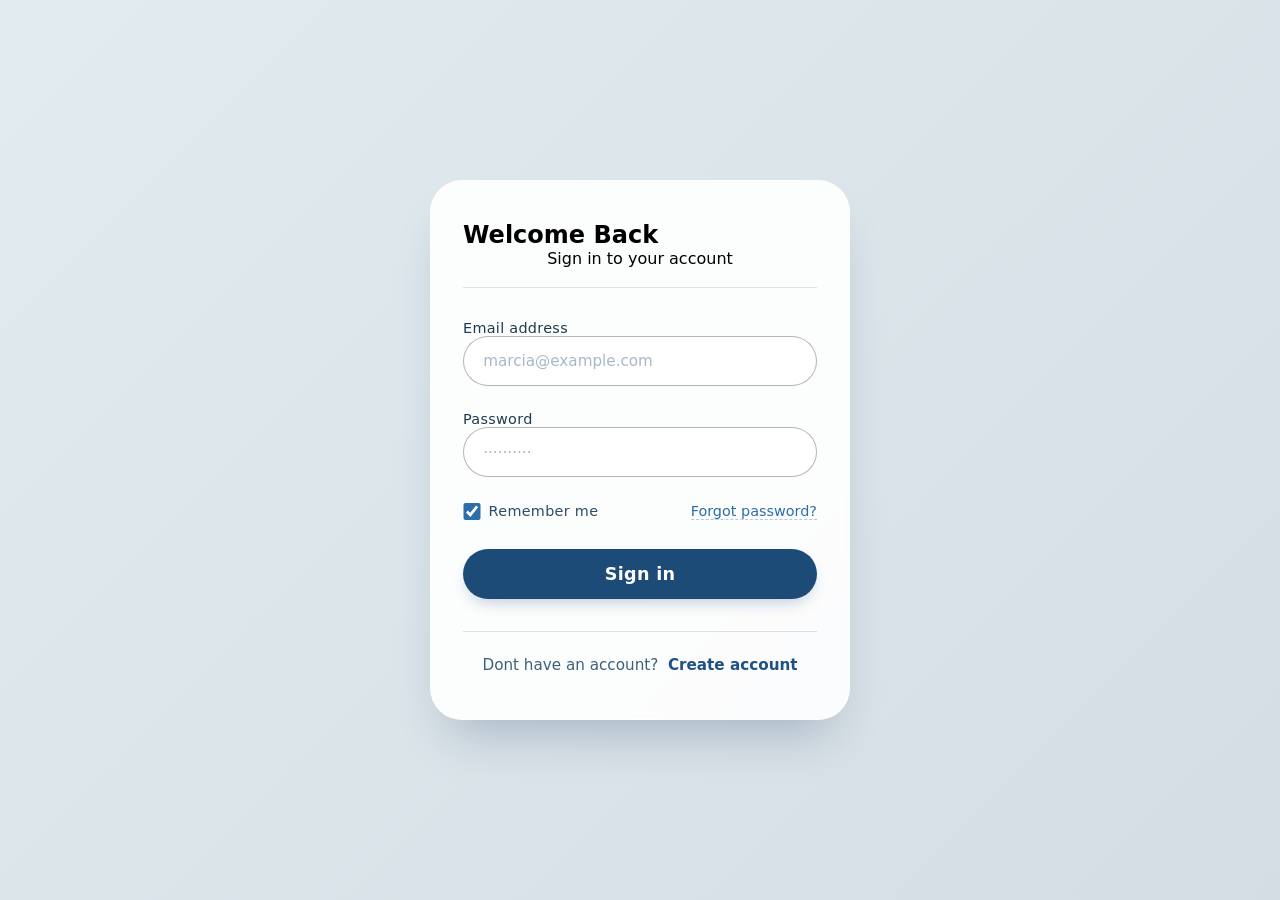
==== commit 1dbe104d: "updated" ====
--- a/index.html
+++ b/index.html
@@ -11,12 +11,7 @@
       <h2>Welcome Back</h2>
       <div class="sub-head">Sign in to your account</div>
 
-      <form
-        onsubmit="
-          event.preventDefault();
-          window.location.href = 'dashboard.html';
-        "
-      >
+      <form action="login.php" method="POST">
         <div class="form-group">
           <label for="email">Email address</label>
           <input
@@ -58,7 +53,7 @@
         <button type="submit" class="login-btn">Sign in</button>
 
         <div class="signup-message">
-          Don’t have an account? <a href="register.html">Create account</a>
+          Dont have an account? <a href="register.html">Create account</a>
         </div>
       </form>
     </div>
--- a/style.css
+++ b/style.css
@@ -14,11 +14,34 @@
 
 body.login-page {
   min-height: 100vh;
-  background: linear-gradient(145deg, #f6f9fc 0%, #e9f0f5 100%);
+  background: linear-gradient(-45deg, #f6f9fc, #e9f0f5, #cfd9df, #e2ebf0);
+  background-size: 400% 400%;
+  animation: gradientBG 15s ease infinite;
   display: flex;
   align-items: center;
   justify-content: center;
   padding: 1.5rem;
+}
+
+@keyframes gradientBG {
+  0% {
+    background-position: 0% 50%;
+  }
+  50% {
+    background-position: 100% 50%;
+  }
+  100% {
+    background-position: 0% 50%;
+  }
+}
+
+@keyframes inputGlow {
+  from {
+    box-shadow: 0 0 8px rgba(61, 126, 185, 0.2);
+  }
+  to {
+    box-shadow: 0 0 20px rgba(61, 126, 185, 0.4);
+  }
 }
 
 .login-card {
@@ -36,12 +59,7 @@
   transition: transform 0.2s ease;
 }
 
-.login-card:hover {
-  transform: scale(1.01);
-  box-shadow: 0 35px 55px -18px rgba(20, 60, 120, 0.3);
-}
-
-h2 {
+.login h2 {
   font-size: 2.1rem;
   font-weight: 600;
   letter-spacing: -0.02em;
@@ -65,9 +83,10 @@
 }
 
 input:focus {
-  border-color: #3d7eb9;
-  box-shadow: 0 0 0 4px rgba(61, 126, 185, 0.15);
+  border-color: #4a90e2;
   background: #ffffff;
+  transform: scale(1.02);
+  animation: inputGlow 1.5s infinite alternate;
 }
 
 label {
@@ -83,17 +102,11 @@
   padding: 0.9rem 1.2rem;
   font-size: 1rem;
   background: #ffffff;
-  border: 1.5px solid #d4e0e9;
+  border: 1.5px solid rgba(0, 0, 0, 0.295);
   border-radius: 40px;
   outline: none;
   transition: all 0.2s;
   color: #102a3c;
-}
-
-input:focus {
-  border-color: #3d7eb9;
-  box-shadow: 0 0 0 4px rgba(61, 126, 185, 0.15);
-  background: #ffffff;
 }
 
 input::placeholder {
@@ -142,6 +155,21 @@
 .forgot-link:hover {
   color: #184472;
   border-bottom: 1px solid #184472;
+}
+
+@keyframes pulse {
+  0% {
+    transform: scale(1);
+    box-shadow: 0 8px 16px -6px rgba(25, 70, 120, 0.3);
+  }
+  50% {
+    transform: scale(1.02);
+    box-shadow: 0 12px 24px -8px rgba(25, 70, 120, 0.4);
+  }
+  100% {
+    transform: scale(1);
+    box-shadow: 0 8px 16px -6px rgba(25, 70, 120, 0.3);
+  }
 }
 
 .login-btn {
@@ -158,12 +186,14 @@
   box-shadow: 0 8px 16px -6px rgba(25, 70, 120, 0.3);
   letter-spacing: 0.3px;
   margin-bottom: 1.8rem;
+  animation: pulse 2.5s infinite;
 }
 
 .login-btn:hover {
   background: #0f3b5e;
   transform: translateY(-2px);
   box-shadow: 0 12px 20px -8px #1a4970;
+  animation: none;
 }
 
 .login-btn:active {
@@ -190,18 +220,6 @@
 
 .signup-message a:hover {
   border-bottom: 1px solid #1f5182;
-}
-
-:root {
-  --primary-color: #203864;
-  --secondary-color: #f8f9fa;
-  --text-color: #333;
-  --sidebar-bg: #ffffff;
-  --border-color: #e0e0e0;
-  --card-shadow: 0 4px 8px rgba(0, 0, 0, 0.05);
-  --success-color: #28a745;
-  --warning-color: #ffc107;
-  --danger-color: #dc3545;
 }
 
 .modal-overlay {
@@ -247,17 +265,63 @@
   margin-top: 1.5rem;
 }
 
-/* --- Notification Modal Specifics --- */
-.notification-icon {
-  font-size: 3.5rem;
+/* --- Modal Styles --- */
+.modal-overlay {
+  position: fixed;
+  top: 0;
+  left: 0;
+  width: 100%;
+  height: 100%;
+  background-color: rgba(0, 0, 0, 0.6);
+  display: flex;
+  justify-content: center;
+  align-items: center;
+  z-index: 1000;
+  opacity: 0;
+  visibility: hidden;
+  transition: opacity 0.3s ease;
+}
+
+.modal-overlay.visible {
+  opacity: 1;
+  visibility: visible;
+}
+
+.modal-content {
+  background: #ffffff;
+  padding: 2rem;
+  border-radius: 12px;
+  box-shadow: 0 5px 15px rgba(0, 0, 0, 0.3);
+  width: 90%;
+  max-width: 400px;
+  text-align: center;
+}
+
+.modal-content h3 {
   margin-bottom: 1rem;
-}
-.notification-success {
-  color: var(--success-color);
-}
-.notification-error {
-  color: var(--danger-color);
-}
-.notification-info {
   color: var(--primary-color);
 }
+
+.modal-actions {
+  display: flex;
+  gap: 10px;
+  justify-content: center;
+  margin-top: 1.5rem;
+}
+
+.btn {
+  border: none;
+  border-radius: 5px;
+  cursor: pointer;
+  font-weight: 600;
+}
+
+.btn-primary {
+  background-color: #2f4b68;
+  color: white;
+}
+
+.btn-secondary {
+  background-color: #6c757d;
+  color: white;
+}
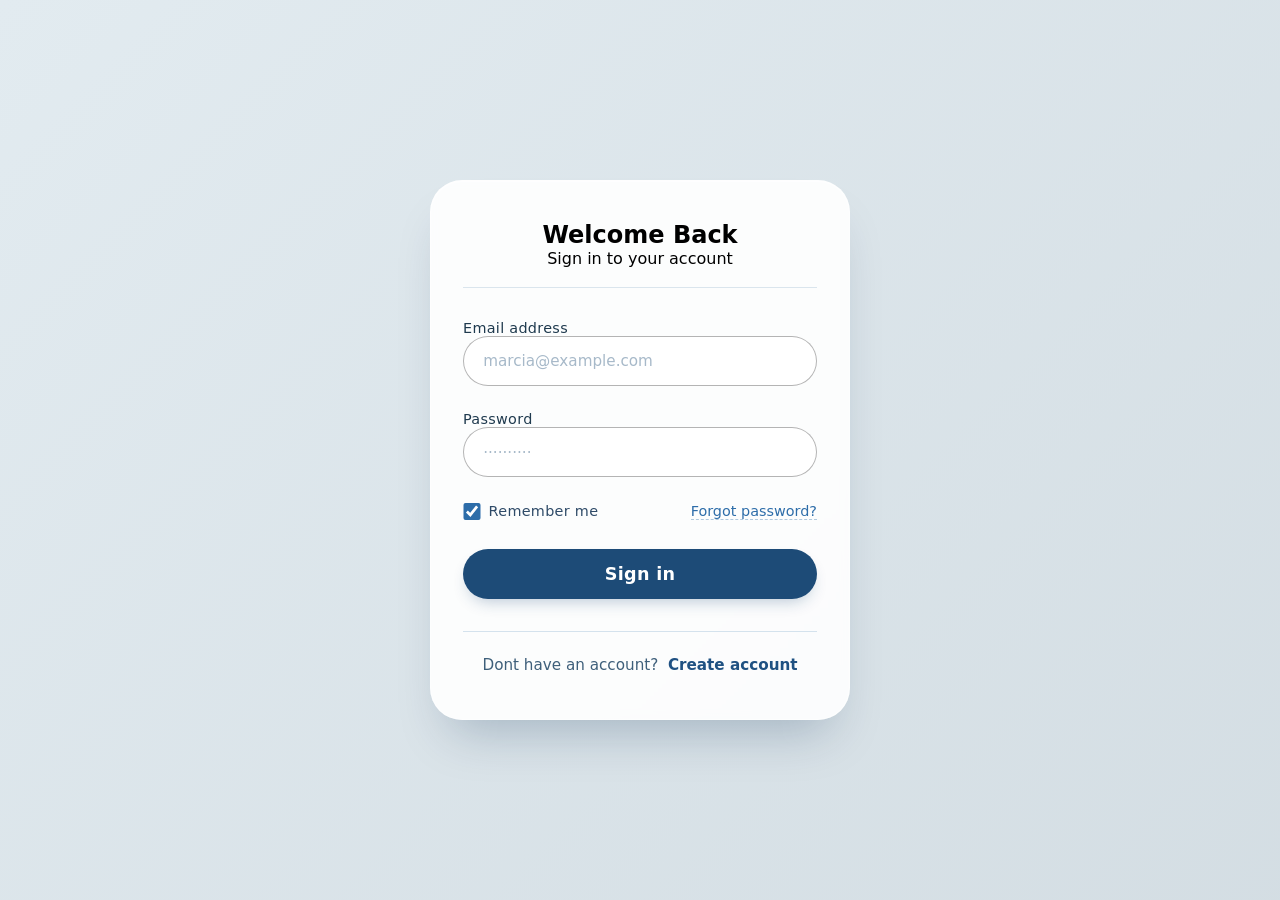
==== commit 62b78aee: "Finishing" ====
--- a/index.html
+++ b/index.html
@@ -3,7 +3,7 @@
   <head>
     <meta charset="UTF-8" />
     <meta name="viewport" content="width=device-width, initial-scale=1.0" />
-    <title>Modern login form · demo</title>
+    <title>VTSA · Login</title>
     <link rel="stylesheet" href="style.css" />
   </head>
   <body class="login-page">
--- a/style.css
+++ b/style.css
@@ -57,6 +57,10 @@
     inset 0 1px 1px rgba(255, 255, 255, 0.7);
   border: 1px solid rgba(255, 255, 255, 0.5);
   transition: transform 0.2s ease;
+}
+
+.login-card h2, .sub-head {
+  text-align: center;
 }
 
 .login h2 {
